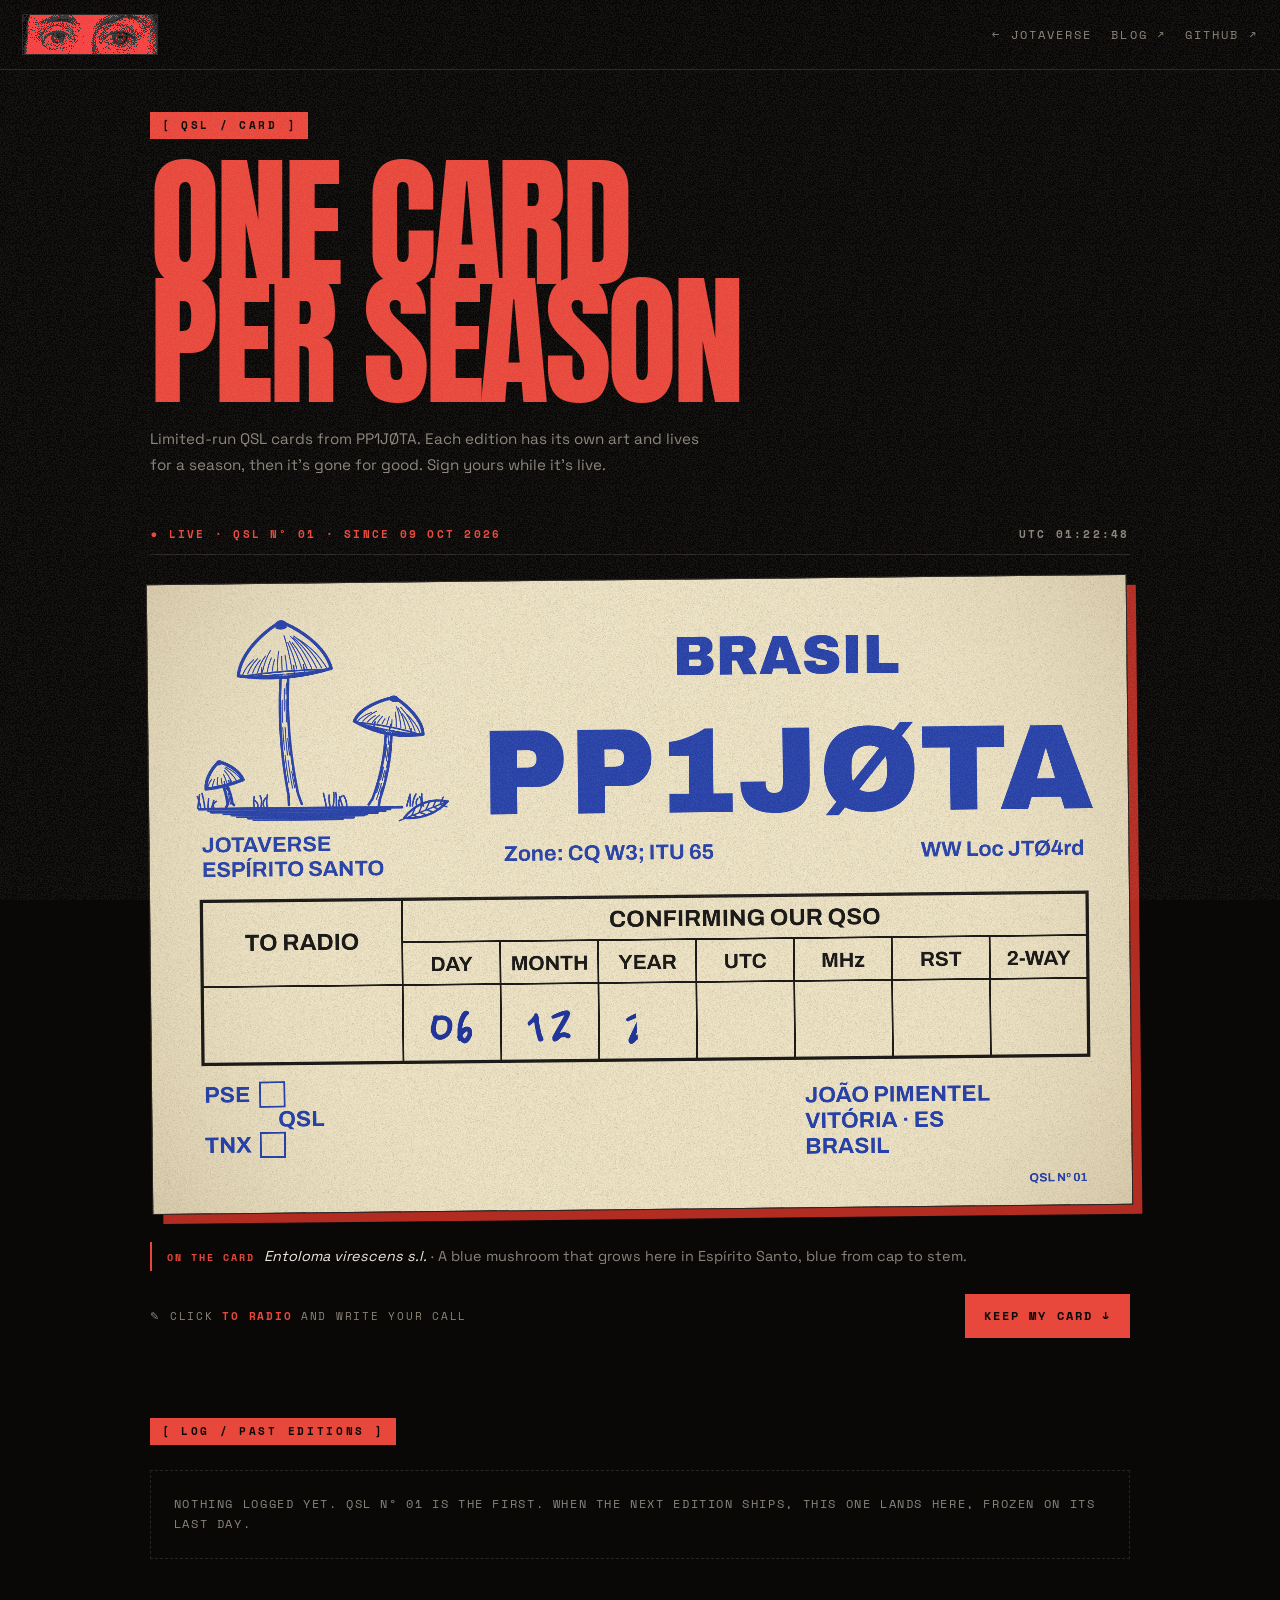
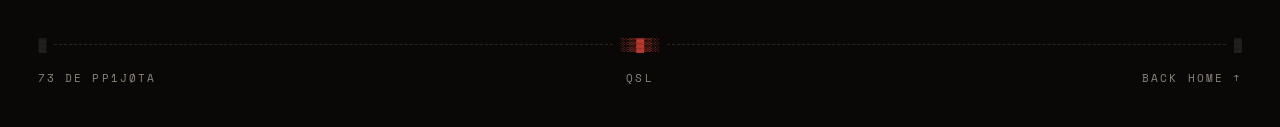
==== qsl/index.html @ 00247e93 "adding qsl card" ====
<!DOCTYPE html>
<html lang="en">

<head>
    <meta charset="UTF-8">
    <meta name="viewport" content="width=device-width, initial-scale=1.0">
    <title>QSL Card / Jotaverse</title>
    <meta name="description" content="Limited-run QSL cards from PP1JØTA. One card per season, sign yours while it's live.">
    <meta property="og:title" content="QSL Card / Jotaverse">
    <meta property="og:description" content="One card per season. Sign yours while it's live.">
    <meta property="og:type" content="website">
    <link rel="preconnect" href="https://fonts.googleapis.com">
    <link rel="preconnect" href="https://fonts.gstatic.com" crossorigin>
    <link href="https://fonts.googleapis.com/css2?family=Anton&family=Archivo+Black&family=Archivo:wght@500;700&family=Reenie+Beanie&family=Space+Grotesk:wght@400;500;700&family=Space+Mono:wght@400;700&display=swap" rel="stylesheet">
    <link rel="stylesheet" href="../style.css">
    <link rel="stylesheet" href="qsl.css">
</head>

<body>
    <div class="dither" aria-hidden="true"></div>

    <header class="nav">
        <a href="../" class="nav-brand" aria-label="Jotaverse home">
            <img src="../pantocrator.png" alt="Jotaverse">
        </a>
        <nav class="nav-links" aria-label="Site">
            <a href="../">← JOTAVERSE</a>
            <a href="https://blog.jotaverse.com.br">BLOG ↗</a>
            <a href="https://github.com/joaomrpimentel" target="_blank" rel="noopener">GITHUB ↗</a>
        </nav>
    </header>

    <main class="qsl">
        <div class="sect-tag">[ QSL / CARD ]</div>
        <h1 class="sect-title qsl-title">ONE CARD<br>PER&nbsp;SEASON</h1>
        <p class="qsl-lede">
            Limited-run QSL cards from PP1JØTA. Each edition has its own art and lives
            for a season, then it's gone for good. Sign yours while it's live.
        </p>

        <div class="qsl-stage">
            <div class="qsl-bar">
                <span id="state">● LIVE</span>
                <span id="clock">UTC --:--:--</span>
            </div>
            <div class="card-wrap">
                <canvas id="card" width="2100" height="1350" role="img" aria-label="QSL card"></canvas>
                <input id="to" class="to-input" maxlength="10" autocomplete="off" autocapitalize="characters"
                       spellcheck="false" aria-label="Your callsign or name, written in the TO RADIO box">
            </div>
            <aside class="art-note" id="art-note" aria-live="polite"></aside>
            <div class="qsl-actions">
                <p class="qsl-hint" id="hint">✎ CLICK <b>TO RADIO</b> AND WRITE YOUR CALL</p>
                <button type="button" class="btn" id="back" hidden>← BACK TO LIVE</button>
                <button type="button" class="btn btn-hot" id="download">KEEP MY CARD ↓</button>
            </div>
        </div>

        <section class="qsl-log" aria-labelledby="log-title">
            <div class="sect-tag">[ LOG / PAST EDITIONS ]</div>
            <div id="log" class="log-grid"></div>
        </section>
    </main>

    <footer class="foot">
        <div class="foot-rule" aria-hidden="true"><span>▓</span><i></i><span class="fr-mid">░▒▓▒░</span><i></i><span>▓</span></div>
        <div class="foot-row">
            <span>73 DE PP1JØTA</span>
            <span id="log-title">QSL</span>
            <a href="../">BACK HOME ↑</a>
        </div>
    </footer>

    <script src="qsl.js" defer></script>
</body>

</html>
---- style.css ----
/* =========================================================
   JOTAVERSE — ascii / dither brutalist zine
   red on black · monospace · 1-bit texture
   ========================================================= */

:root {
    --bg:      #0a0807;
    --ink:     #ece6dc;   /* off-white */
    --ink-dim: #8a847a;
    --red:     #e8473b;
    --red-deep:#b32c22;
    --line:    #2a2522;
    --max:     78rem;

    --font-display: "Anton", Impact, sans-serif;
    --font-mono:    "Space Mono", ui-monospace, Menlo, monospace;
    --font-body:    "Space Grotesk", system-ui, sans-serif;
}

* { box-sizing: border-box; }

html { scroll-behavior: smooth; }

body {
    margin: 0;
    background: var(--bg);
    color: var(--ink);
    font-family: var(--font-body);
    font-size: 16px;
    line-height: 1.5;
    -webkit-font-smoothing: antialiased;
    overflow-x: hidden;
}

a { color: inherit; text-decoration: none; }

::selection { background: var(--red); color: var(--bg); }

h2, .sect-title, .proj-title, .about-body h2, .tagline {
    letter-spacing: -0.02em;          /* tight, packed, aggressive */
}

.visually-hidden {
    position: absolute; width: 1px; height: 1px;
    padding: 0; margin: -1px; overflow: hidden;
    clip: rect(0 0 0 0); white-space: nowrap; border: 0;
}

/* ---------- texture overlays ---------- */
.dither {
    position: fixed; inset: 0; z-index: 9000;
    pointer-events: none;
    opacity: 0.06;
    mix-blend-mode: screen;
    background-image: url("data:image/svg+xml,%3Csvg xmlns='http://www.w3.org/2000/svg' width='120' height='120'%3E%3Cfilter id='n'%3E%3CfeTurbulence type='fractalNoise' baseFrequency='0.9' numOctaves='2' stitchTiles='stitch'/%3E%3CfeComponentTransfer%3E%3CfeFuncA type='discrete' tableValues='0 1'/%3E%3C/feComponentTransfer%3E%3C/filter%3E%3Crect width='100%25' height='100%25' filter='url(%23n)'/%3E%3C/svg%3E");
}

/* ---------- cursor orb ---------- */
#orb {
    position: fixed; inset: 0; z-index: 50;
    width: 100%; height: 100%;
    pointer-events: none;
}

/* ---------- nav ---------- */
.nav {
    position: fixed; top: 0; left: 0; right: 0; z-index: 100;
    display: flex; align-items: center; justify-content: space-between;
    padding: 0.85rem 1.4rem;
    background: rgba(10,8,7,0.82);
    backdrop-filter: blur(4px);
    border-bottom: 1px solid var(--line);
}
.nav-brand {
    display: flex; align-items: center;
}
.nav-brand img {
    width: 8.5rem; height: 2.6rem; display: block;
    object-fit: cover; object-position: center 42%;  /* crop to the eyes */
    border: 1px solid var(--line);
    image-rendering: pixelated;
    transition: filter 0.15s, border-color 0.15s;
}
.nav-brand:hover img { border-color: var(--red); filter: brightness(1.15); }
.nav-links { display: flex; gap: 1.2rem; }
.nav-links a {
    font-family: var(--font-mono);
    font-size: 0.72rem; letter-spacing: 0.18em; color: var(--ink-dim);
    transition: color 0.15s;
}
.nav-links a:hover { color: var(--red); }

/* ---------- layout ---------- */
section {
    max-width: var(--max);
    margin: 0 auto;
    padding: 0 1.4rem;
}

.sect-tag {
    display: inline-block;
    font-family: var(--font-mono); font-weight: 700;
    font-size: 0.7rem; letter-spacing: 0.24em;
    color: var(--bg); background: var(--red);
    padding: 0.3rem 0.7rem; margin-bottom: 1.6rem;
}
.sect-title {
    font-family: var(--font-display);
    font-size: clamp(2.8rem, 13vw, 9rem);
    font-weight: 400; letter-spacing: -0.03em; line-height: 0.82;
    margin: 0 0 2.6rem; text-transform: uppercase;
}

/* ---------- HERO ---------- */
.hero {
    min-height: 100svh;
    display: flex; flex-direction: column; justify-content: center;
    padding-top: 4rem; padding-bottom: 2rem;
    gap: 2rem;
}
.hero-meta {
    display: flex; justify-content: space-between;
    font-family: var(--font-mono); font-weight: 700;
    font-size: 0.74rem; letter-spacing: 0.22em; color: var(--ink-dim);
    border-bottom: 1px solid var(--line);
    padding-bottom: 0.7rem; text-transform: uppercase;
}
.hero-meta span:last-child { color: var(--red); }

.masthead { position: relative; width: 100%; }
#ascii, #ascii-glow {
    position: absolute; left: 50%; top: 0; margin: 0;
    transform-origin: top center;
    transform: translateX(-50%) scale(var(--ascii-scale, 0.3));
    white-space: pre;
    /* Reeko Font 1 is proportional-font art — must render in Arial, not mono */
    font-family: Arial, Helvetica, sans-serif;
    font-size: 11px; line-height: 1.17;
    color: #ff2d1a;
    /* decorative art (aria-hidden). selecting it made the browser rebuild the
       selection rects of every slice on every animation frame, and hit-testing
       hundreds of spans on pointermove was not free either. */
    user-select: none;
    -webkit-user-select: none;
    pointer-events: none;
}
/* the art carries no halo — that is what made the raster cost collapse. the
   promotion is for the touch path, where this element is the visible art:
   text painted into its own layer antialiases differently, and removing it
   visibly altered the weight of the glyphs. on pointer devices the canvas
   takes over and initAsciiJelly drops the will-change itself. */
#ascii { text-shadow: none; will-change: transform; }
/* ...it lives here instead, on a twin that never moves and never repaints.
   built by initAsciiJelly as a clone of the masthead before it gets sliced. */
#ascii-glow {
    /* transparent glyphs, so the twin contributes its shadow and nothing else —
       otherwise it stacks a second opaque copy under the real one and the
       masthead comes out far too hot */
    color: transparent;
    text-shadow: 0 0 10px rgba(255,45,26,0.55), 0 0 26px rgba(255,45,26,0.3);
}
/* slices of the masthead. these spans are not animated any more — they are
   the ruler initAsciiJelly measures the proportional art with, and the pre
   goes visibility:hidden once the canvas layers are up. inline-block is what
   makes each slice measurable on its own. */
.ascii-chunk {
    display: inline-block;
    white-space: pre;
}
/* the two canvas layers the effect actually draws into: a base holding the
   art at rest and an fx layer holding only the slices in flight. they carry
   the art at its natural size and take the same scale as the DOM copy, so a
   resize is geometrically right immediately — only sharpness has to catch up
   when the backing store is rebuilt. */
.ascii-layer {
    position: absolute; left: 50%; top: 0;
    transform-origin: top center;
    transform: translateX(-50%) scale(var(--ascii-scale, 0.3));
    pointer-events: none;
}
/* the fx layer is bigger than the art on every side, so slices shoved out of
   the masthead still have canvas to land on. the extra translate pulls that
   margin back into register — it sits inside the scale, so it is in the same
   local units the effect works in. */
.ascii-layer.ascii-fx {
    transform: translateX(-50%) scale(var(--ascii-scale, 0.3))
               translateY(calc(-1 * var(--bleed-y, 0px)));
}

.hero-foot {
    display: flex; align-items: flex-end; justify-content: space-between;
    flex-wrap: wrap; gap: 1rem;
    border-top: 1px solid var(--line);
    padding-top: 1rem;
}
.tagline {
    margin: 0; font-family: var(--font-display); font-weight: 400;
    font-size: clamp(1.2rem, 3.4vw, 2rem); letter-spacing: 0.04em;
    text-transform: uppercase;
}
.tagline span { color: var(--red); }
.scroll-cue {
    font-family: var(--font-mono);
    font-size: 0.72rem; letter-spacing: 0.22em; color: var(--ink-dim);
    animation: bob 1.8s ease-in-out infinite;
}
.scroll-cue:hover { color: var(--red); }
@keyframes bob { 0%,100%{ transform: translateY(0);} 50%{ transform: translateY(4px);} }

/* ---------- rules between sections ---------- */
.rule {
    max-width: var(--max);
    margin: 4.5rem auto; border: 0; height: 1px;
    background: repeating-linear-gradient(
        to right, var(--line) 0 8px, transparent 8px 14px);
    position: relative;
}
.rule::after {
    content: "[ " attr(data-label) " ]";
    position: absolute; right: 1.4rem; top: 50%;
    transform: translateY(-50%);
    background: var(--bg); padding: 0 0.6rem;
    font-family: var(--font-mono);
    font-size: 0.65rem; letter-spacing: 0.2em; color: var(--ink-dim);
}

/* ---------- ABOUT ---------- */
.about-grid { display: block; }
.about-body h2 {
    margin: 0 0 1.8rem; font-family: var(--font-display); font-weight: 400;
    font-size: clamp(3.5rem, 14vw, 9rem); letter-spacing: -0.03em;
    line-height: 0.82; text-transform: uppercase; color: var(--red);
}
.about-body p {
    margin: 0 0 1.3rem; max-width: 54ch; color: var(--ink); line-height: 1.7;
}
/* lead paragraph carries the weight */
.about-body p:first-of-type {
    font-size: clamp(1.15rem, 2.2vw, 1.5rem);
    line-height: 1.55; color: var(--ink); max-width: 32ch;
}
/* supporting paragraph recedes */
.about-body p:nth-of-type(2) {
    font-size: 0.95rem; color: var(--ink-dim);
}

/* ---------- WORK ---------- */
.proj-list { list-style: none; margin: 0; padding: 0; }
.proj { border-top: 1px solid var(--line); }
.proj:last-child { border-bottom: 1px solid var(--line); }
.proj a {
    display: grid;
    grid-template-columns: 5rem 1fr auto 1.5rem;
    align-items: center; gap: 1.4rem;
    padding: 1.6rem 0.4rem;
    transition: background 0.14s, padding 0.14s, color 0.14s;
}
.proj a:hover { background: var(--red); color: var(--bg); padding-left: 1.6rem; }
.proj-no {
    font-family: var(--font-display); font-weight: 400;
    font-size: clamp(1.6rem, 4vw, 2.8rem); line-height: 0.9;
    color: var(--red); letter-spacing: -0.02em;
}
.proj a:hover .proj-no { color: var(--bg); }
.proj-main { display: flex; flex-direction: column; gap: 0.35rem; min-width: 0; }
.proj-title {
    font-family: var(--font-display); font-weight: 400;
    font-size: clamp(1.9rem, 5vw, 3rem); letter-spacing: -0.02em;
    text-transform: uppercase; line-height: 0.95;
    transition: transform 0.14s;
}
.proj a:hover .proj-title { transform: translateX(0.4rem); }
.proj-desc { font-size: 0.85rem; color: var(--ink-dim); }
.proj a:hover .proj-desc { color: var(--bg); }
.proj-tags {
    font-family: var(--font-mono);
    font-size: 0.68rem; letter-spacing: 0.16em; color: var(--ink-dim);
    white-space: nowrap;
}
.proj a:hover .proj-tags { color: var(--bg); }
.proj-arrow { font-size: 1.1rem; text-align: right; color: var(--red); }
.proj a:hover .proj-arrow { color: var(--bg); }

/* ---------- CONTACT ---------- */
.contact-shout { color: var(--red); }
.contact-links { list-style: none; margin: 0; padding: 0; }
.contact-links li { border-top: 1px solid var(--line); }
.contact-links li:last-child { border-bottom: 1px solid var(--line); }
.contact-links a {
    display: flex; align-items: center; justify-content: space-between;
    padding: 1.5rem 0.4rem;
    font-family: var(--font-display); font-weight: 400;
    font-size: clamp(2.4rem, 10vw, 5.5rem);
    letter-spacing: -0.02em; text-transform: uppercase; line-height: 1;
    transition: color 0.15s, padding 0.18s;
}
.contact-links a span { color: var(--red); }
.contact-links a:hover { color: var(--red); padding-left: 0.8rem; }

/* ---------- FOOTER ---------- */
.foot {
    max-width: var(--max); margin: 5rem auto 0;
    padding: 0 1.4rem 2.5rem;
}
.foot-rule {
    display: flex; align-items: center; gap: 0.5rem;
    font-family: var(--font-mono); font-size: 0.8rem; line-height: 1;
    color: var(--line); margin-bottom: 1.2rem;
}
.foot-rule i {
    flex: 1; height: 0;
    border-top: 1px dashed var(--line);
}
.foot-rule .fr-mid { color: var(--red); }
.foot-row {
    display: grid; grid-template-columns: 1fr auto 1fr; align-items: center;
    gap: 0.8rem;
    font-family: var(--font-mono);
    font-size: 0.7rem; letter-spacing: 0.18em; color: var(--ink-dim);
}
.foot-row > :first-child { justify-self: start; }
.foot-row > :nth-child(2) { justify-self: center; }
.foot-row > :last-child  { justify-self: end; }
.foot-row a:hover { color: var(--red); }

/* ---------- responsive ---------- */
@media (max-width: 760px) {
    .nav-links { gap: 0.85rem; }
    .nav-links a { font-size: 0.62rem; letter-spacing: 0.1em; }
    .about-grid { grid-template-columns: 1fr; gap: 1.6rem; }
    .proj a {
        grid-template-columns: 2.4rem 1fr 1.2rem;
        gap: 0.8rem;
    }
    .proj-tags { display: none; }
    .foot-row { grid-template-columns: 1fr; justify-items: center; text-align: center; gap: 0.5rem; }
    .foot-row > :first-child,
    .foot-row > :last-child { justify-self: center; }
}

@media (prefers-reduced-motion: reduce) {
    html { scroll-behavior: auto; }
    .scroll-cue { animation: none; }
}
---- qsl/qsl.css ----
/* =========================================================
   QSL — live card. rides on ../style.css for tokens,
   nav, sect-tag, sect-title and footer.
   ========================================================= */

.qsl {
    max-width: 64rem;
    margin: 0 auto;
    padding: 7rem 1.4rem 0;
}
.qsl-title { color: var(--red); margin-bottom: 1.6rem; }
.qsl-lede {
    max-width: 56ch; margin: 0 0 3rem;
    color: var(--ink-dim); font-size: 0.95rem; line-height: 1.7;
}
.qsl-lede b { color: var(--ink); font-weight: 700; }

/* ---------- stage ---------- */
.qsl-stage { scroll-margin-top: 5rem; }
.qsl-bar {
    display: flex; justify-content: space-between; gap: 1rem;
    font-family: var(--font-mono); font-weight: 700;
    font-size: 0.7rem; letter-spacing: 0.2em; color: var(--ink-dim);
    border-bottom: 1px solid var(--line);
    padding-bottom: 0.7rem; margin-bottom: 1.6rem;
}
#state { color: var(--red); }
#state.archived { color: var(--ink-dim); }
#state .blink { animation: blink 1.2s steps(1) infinite; }
@keyframes blink { 50% { opacity: 0; } }

.card-wrap {
    position: relative;
    transform: rotate(-0.6deg);
    transition: transform 0.2s;
}
.card-wrap:hover { transform: rotate(0deg); }
#card {
    display: block; width: 100%; height: auto;
    box-shadow: 0 0 0 1px var(--line), 10px 10px 0 var(--red-deep);
}

/* sits exactly over the TO RADIO value cell; the canvas does the
   drawing, this only owns focus, the keyboard and the caret position */
.to-input {
    position: absolute;
    left: 5.24%; top: 64%; width: 20.48%; height: 12.3%;
    margin: 0; padding: 0;
    border: 0; border-radius: 0;
    background: transparent;
    color: transparent; caret-color: transparent;
    font-size: 16px;            /* stops iOS zooming on focus */
    cursor: text;
}
.to-input:focus { outline: 2px dashed var(--red); outline-offset: -6px; }
.to-input:disabled { cursor: default; }

.art-note {
    margin-top: 2rem;
    font-size: 0.9rem; line-height: 1.6; color: var(--ink-dim);
    border-left: 2px solid var(--red);
    padding: 0.2rem 0 0.2rem 0.9rem;
}
.art-note i { color: var(--ink); font-style: italic; }
.art-tag {
    font-family: var(--font-mono); font-weight: 700;
    font-size: 0.64rem; letter-spacing: 0.2em; color: var(--red);
    margin-right: 0.3rem;
}
.log-meta i { color: var(--ink); font-style: italic; letter-spacing: 0.04em; }

.qsl-actions {
    display: flex; flex-wrap: wrap; align-items: center; gap: 0.6rem;
    margin-top: 1.4rem;
}
.qsl-hint {
    margin: 0 auto 0 0;
    font-family: var(--font-mono);
    font-size: 0.68rem; letter-spacing: 0.16em; color: var(--ink-dim);
}
.qsl-hint b { color: var(--red); font-weight: 700; }

/* ---------- buttons ---------- */
.btn {
    display: inline-flex; align-items: center; justify-content: center;
    font-family: var(--font-mono); font-weight: 700;
    font-size: 0.72rem; letter-spacing: 0.18em;
    color: var(--ink); background: transparent;
    border: 1px solid var(--line);
    padding: 0.8rem 1.1rem;
    cursor: pointer;
    transition: background 0.12s, color 0.12s, border-color 0.12s;
}
.btn:hover, .btn:focus-visible { border-color: var(--red); color: var(--red); outline: none; }
.btn-hot { background: var(--red); border-color: var(--red); color: var(--bg); }
.btn-hot:hover, .btn-hot:focus-visible { background: var(--ink); border-color: var(--ink); color: var(--bg); }
.btn[hidden] { display: none; }

/* ---------- log ---------- */
.qsl-log { padding: 0; margin-top: 5rem; }
.log-grid {
    display: grid;
    grid-template-columns: repeat(auto-fill, minmax(15rem, 1fr));
    gap: 1.4rem;
}
.log-item {
    display: flex; flex-direction: column; gap: 0.6rem;
    padding: 0; border: 0; background: none; color: inherit;
    text-align: left; cursor: pointer;
}
.log-item canvas {
    display: block; width: 100%; height: auto;
    box-shadow: 0 0 0 1px var(--line);
    filter: saturate(0.7);
    transition: box-shadow 0.14s, filter 0.14s;
}
.log-item:hover canvas, .log-item:focus-visible canvas,
.log-item[aria-current="true"] canvas { box-shadow: 0 0 0 1px var(--red), 6px 6px 0 var(--red-deep); filter: none; }
.log-item:focus-visible { outline: none; }
.log-meta {
    font-family: var(--font-mono);
    font-size: 0.66rem; letter-spacing: 0.16em; color: var(--ink-dim);
}
.log-meta b { color: var(--ink); }
.log-empty {
    margin: 0; grid-column: 1 / -1;
    font-family: var(--font-mono);
    font-size: 0.72rem; letter-spacing: 0.14em; line-height: 1.8; color: var(--ink-dim);
    border: 1px dashed var(--line);
    padding: 1.4rem;
}

/* ---------- responsive ---------- */
@media (max-width: 760px) {
    .qsl { padding-top: 5.5rem; }
    .card-wrap, .card-wrap:hover { transform: none; }
    #card { box-shadow: 0 0 0 1px var(--line), 5px 5px 0 var(--red-deep); }
    .qsl-bar { font-size: 0.6rem; letter-spacing: 0.12em; margin-bottom: 1rem; }
    .qsl-actions { margin-top: 1.2rem; }
    .qsl-hint { width: 100%; margin-bottom: 0.4rem; }
    .qsl-actions .btn { flex: 1; }
}
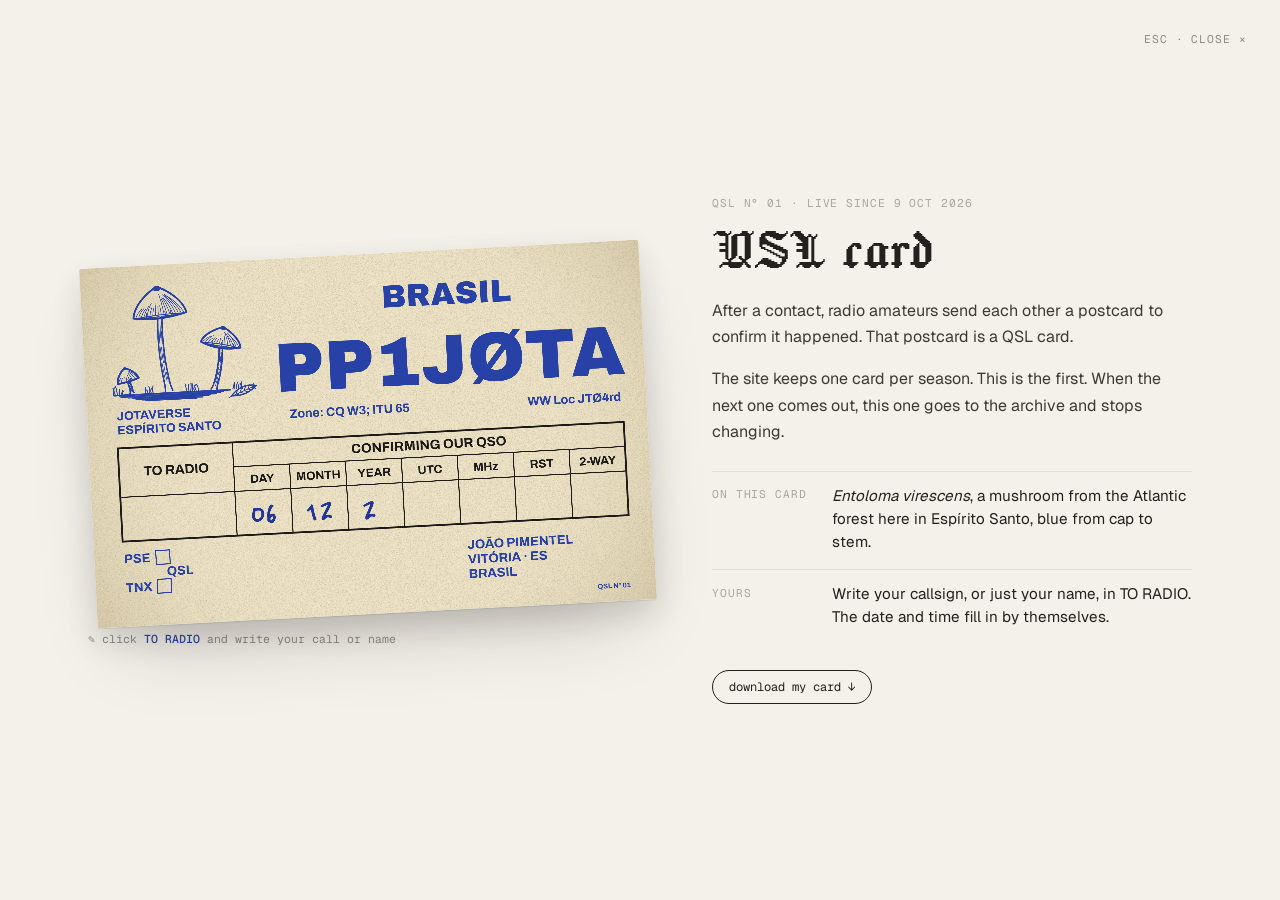
==== commit 1522b39b: "redesign again" ====
--- a/qsl/index.html
+++ b/qsl/index.html
@@ -1,77 +1,14 @@
 <!DOCTYPE html>
-<html lang="en">
-
+<html lang="pt-BR">
 <head>
     <meta charset="UTF-8">
-    <meta name="viewport" content="width=device-width, initial-scale=1.0">
     <title>QSL Card / Jotaverse</title>
-    <meta name="description" content="Limited-run QSL cards from PP1JØTA. One card per season, sign yours while it's live.">
-    <meta property="og:title" content="QSL Card / Jotaverse">
-    <meta property="og:description" content="One card per season. Sign yours while it's live.">
-    <meta property="og:type" content="website">
-    <link rel="preconnect" href="https://fonts.googleapis.com">
-    <link rel="preconnect" href="https://fonts.gstatic.com" crossorigin>
-    <link href="https://fonts.googleapis.com/css2?family=Anton&family=Archivo+Black&family=Archivo:wght@500;700&family=Reenie+Beanie&family=Space+Grotesk:wght@400;500;700&family=Space+Mono:wght@400;700&display=swap" rel="stylesheet">
-    <link rel="stylesheet" href="../style.css">
-    <link rel="stylesheet" href="qsl.css">
+    <!-- the QSL card moved to the home page; keep old links working -->
+    <link rel="canonical" href="https://jotaverse.com.br/#qsl">
+    <meta http-equiv="refresh" content="0; url=../#qsl">
+    <script>location.replace('../#qsl');</script>
 </head>
-
 <body>
-    <div class="dither" aria-hidden="true"></div>
-
-    <header class="nav">
-        <a href="../" class="nav-brand" aria-label="Jotaverse home">
-            <img src="../pantocrator.png" alt="Jotaverse">
-        </a>
-        <nav class="nav-links" aria-label="Site">
-            <a href="../">← JOTAVERSE</a>
-            <a href="https://blog.jotaverse.com.br">BLOG ↗</a>
-            <a href="https://github.com/joaomrpimentel" target="_blank" rel="noopener">GITHUB ↗</a>
-        </nav>
-    </header>
-
-    <main class="qsl">
-        <div class="sect-tag">[ QSL / CARD ]</div>
-        <h1 class="sect-title qsl-title">ONE CARD<br>PER&nbsp;SEASON</h1>
-        <p class="qsl-lede">
-            Limited-run QSL cards from PP1JØTA. Each edition has its own art and lives
-            for a season, then it's gone for good. Sign yours while it's live.
-        </p>
-
-        <div class="qsl-stage">
-            <div class="qsl-bar">
-                <span id="state">● LIVE</span>
-                <span id="clock">UTC --:--:--</span>
-            </div>
-            <div class="card-wrap">
-                <canvas id="card" width="2100" height="1350" role="img" aria-label="QSL card"></canvas>
-                <input id="to" class="to-input" maxlength="10" autocomplete="off" autocapitalize="characters"
-                       spellcheck="false" aria-label="Your callsign or name, written in the TO RADIO box">
-            </div>
-            <aside class="art-note" id="art-note" aria-live="polite"></aside>
-            <div class="qsl-actions">
-                <p class="qsl-hint" id="hint">✎ CLICK <b>TO RADIO</b> AND WRITE YOUR CALL</p>
-                <button type="button" class="btn" id="back" hidden>← BACK TO LIVE</button>
-                <button type="button" class="btn btn-hot" id="download">KEEP MY CARD ↓</button>
-            </div>
-        </div>
-
-        <section class="qsl-log" aria-labelledby="log-title">
-            <div class="sect-tag">[ LOG / PAST EDITIONS ]</div>
-            <div id="log" class="log-grid"></div>
-        </section>
-    </main>
-
-    <footer class="foot">
-        <div class="foot-rule" aria-hidden="true"><span>▓</span><i></i><span class="fr-mid">░▒▓▒░</span><i></i><span>▓</span></div>
-        <div class="foot-row">
-            <span>73 DE PP1JØTA</span>
-            <span id="log-title">QSL</span>
-            <a href="../">BACK HOME ↑</a>
-        </div>
-    </footer>
-
-    <script src="qsl.js" defer></script>
+    <p><a href="../#qsl">O cartão QSL agora fica na página inicial →</a></p>
 </body>
-
 </html>
